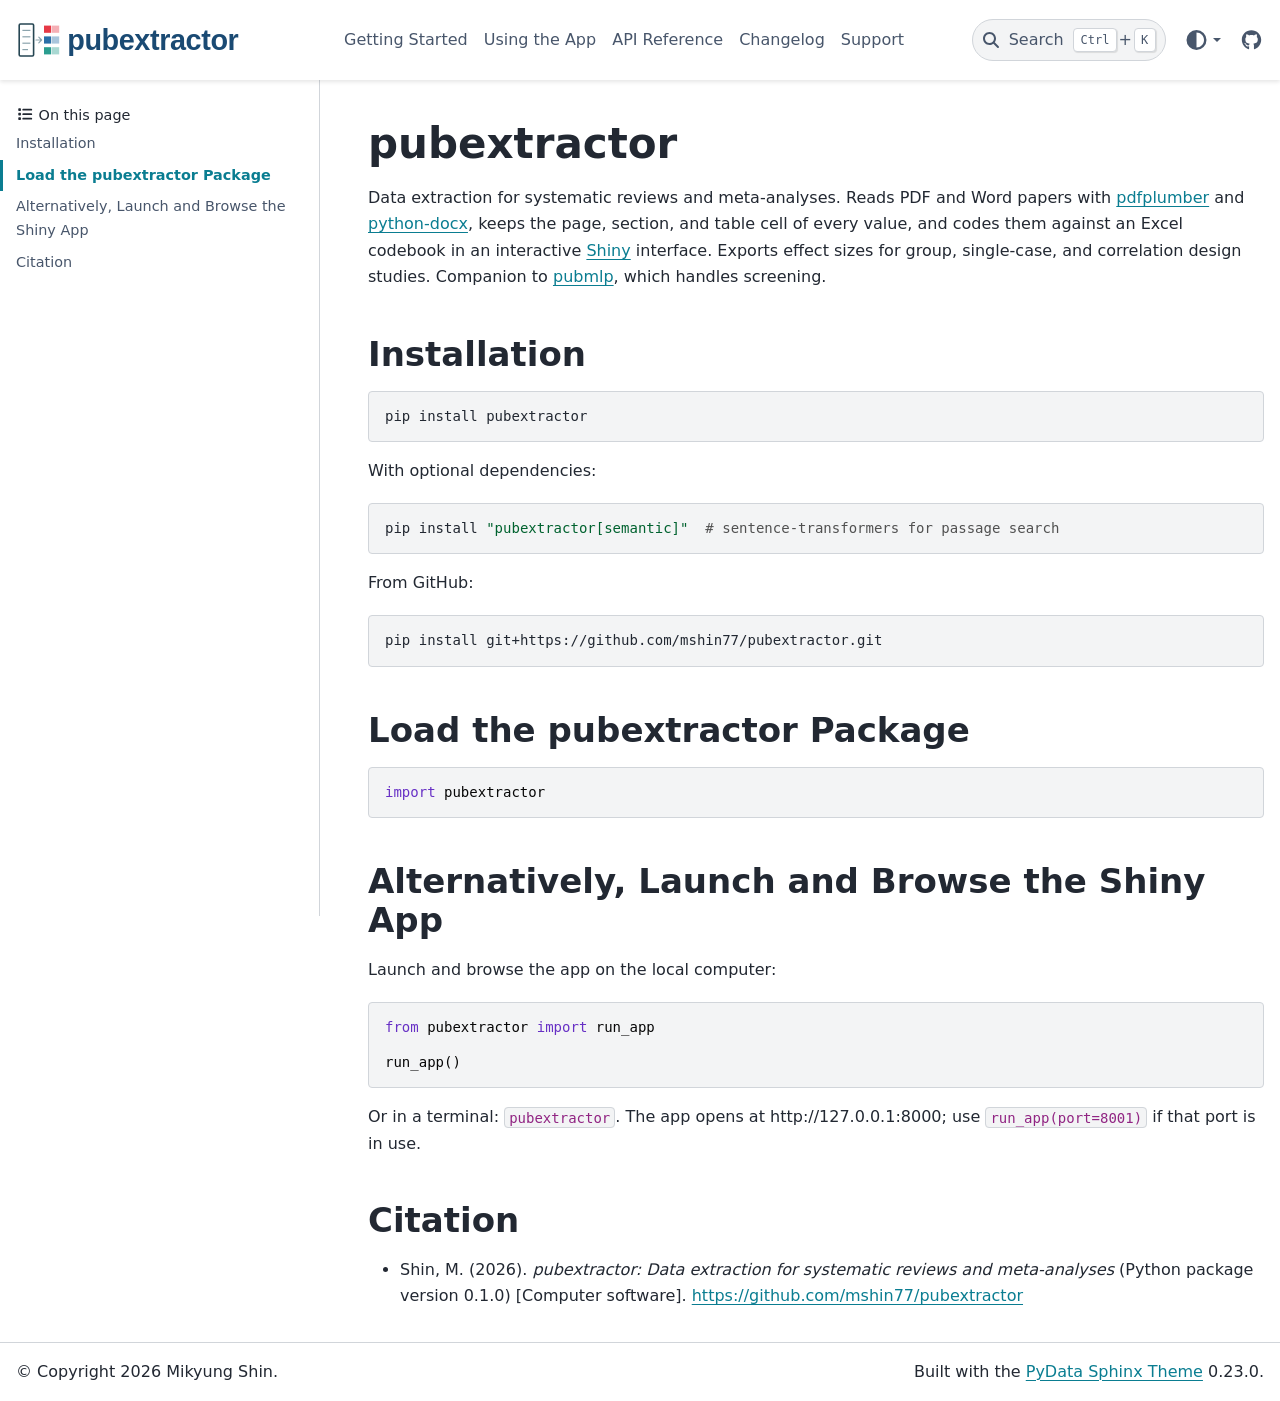
==== docs/index.html @ 02672075 "init commit" ====
<!DOCTYPE html>


<html lang="en" data-content_root="./" >

  <head>
    <meta charset="utf-8" />
    <meta name="viewport" content="width=device-width, initial-scale=1.0" /><meta name="viewport" content="width=device-width, initial-scale=1" />

    <title>pubextractor &#8212; pubextractor  documentation</title>
  
  
  
  <script data-cfasync="false">
    document.documentElement.dataset.mode = localStorage.getItem("mode") || "";
    document.documentElement.dataset.theme = localStorage.getItem("theme") || "";
  </script>
  <!--
    this give us a css class that will be invisible only if js is disabled
  -->
  <noscript>
    <style>
      .pst-js-only { display: none !important; }

    </style>
  </noscript>
  
  <!-- Loaded before other Sphinx assets -->
  <link href="_static/styles/theme.css?digest=18bd87630a240e9c25be" rel="stylesheet" />
<link href="_static/styles/pydata-sphinx-theme.css?digest=18bd87630a240e9c25be" rel="stylesheet" />

    <link rel="stylesheet" type="text/css" href="_static/pygments.css?v=8f2a1f02" />
    <link rel="stylesheet" type="text/css" href="_static/custom.css?v=bf69dc6d" />
  
  <!-- So that users can add custom icons -->
  <script defer src="_static/scripts/fontawesome.js?digest=18bd87630a240e9c25be"></script>
  <!-- Pre-loaded scripts that we'll load fully later -->
  <link rel="preload" as="script" href="_static/scripts/bootstrap.js?digest=18bd87630a240e9c25be" />
<link rel="preload" as="script" href="_static/scripts/pydata-sphinx-theme.js?digest=18bd87630a240e9c25be" />

    <script src="_static/documentation_options.js?v=7f41d439"></script>
    <script src="_static/doctools.js?v=fd6eb6e6"></script>
    <script src="_static/sphinx_highlight.js?v=6ffebe34"></script>
    <script>DOCUMENTATION_OPTIONS.pagename = 'index';</script>
    <script>DOCUMENTATION_OPTIONS.search_as_you_type = false;</script>
    <link rel="index" title="Index" href="genindex.html" />
    <link rel="search" title="Search" href="search.html" />
    <link rel="next" title="Getting Started" href="getting-started.html" />
  <meta name="viewport" content="width=device-width, initial-scale=1"/>
  <meta name="color-scheme" content="light dark"/>
  <meta name="docsearch:language" content="en"/>
  <meta name="docsearch:version" content="" />
  
    
    <script src="_static/searchtools.js"></script>
    <script src="_static/language_data.js"></script>
    <script src="searchindex.js"></script>
  
  </head>
  <body data-default-mode="">
  
  
  <div id="pst-skip-link" class="skip-link d-print-none"><a href="#main-content">Skip to main content</a></div>

  
  <div id="pst-scroll-pixel-helper"></div>
  
  <button type="button" class="btn rounded-pill" id="pst-back-to-top">
    <i class="fa-solid fa-arrow-up"></i>Back to top</button>
  
  
  
  
  <dialog id="pst-search-dialog">
    
<form class="bd-search d-flex align-items-center"
      action="search.html"
      method="get">
  <i class="fa-solid fa-magnifying-glass"></i>
  <input type="search"
         class="form-control"
         name="q"
         placeholder="Search the docs ..."
         aria-label="Search the docs ..."
         autocomplete="off"
         autocorrect="off"
         autocapitalize="off"
         spellcheck="false"/>
  <span class="search-button__kbd-shortcut"><kbd class="kbd-shortcut__modifier">Ctrl</kbd>+<kbd>K</kbd></span>
</form>
  </dialog>

  <div class="pst-async-banner-revealer d-none">
  <aside id="bd-header-version-warning" class="d-none d-print-none" aria-label="Version warning"></aside>
</div>

  
    <header id="pst-header" class="bd-header navbar navbar-expand-lg bd-navbar d-print-none">
<div class="bd-header__inner bd-page-width">
  <button type="button" class="pst-navbar-icon sidebar-toggle primary-toggle" aria-label="Site navigation">
    <span class="fa-solid fa-bars"></span>
  </button>
  
  
  <div class="col-lg-3 navbar-header-items__start">
    
      <div class="navbar-item">

  
    
  

<a class="navbar-brand logo" href="#">
  
  
  
  
  
    
    
      
    
    
    <img src="_static/logo.svg" class="logo__image only-light" alt="pubextractor  documentation - Home"/>
    <img src="_static/logo.svg" class="logo__image only-dark pst-js-only" alt="pubextractor  documentation - Home"/>
  
  
</a></div>
    
  </div>
  
  <div class="col-lg-9 navbar-header-items">
    
    <div class="me-auto navbar-header-items__center">
      
        <div class="navbar-item">
<nav>
  <ul class="bd-navbar-elements navbar-nav">
    
<li class="nav-item ">
  <a class="nav-link nav-internal" href="getting-started.html">
    Getting Started
  </a>
</li>


<li class="nav-item ">
  <a class="nav-link nav-internal" href="vignettes/using-the-app.html">
    Using the App
  </a>
</li>


<li class="nav-item ">
  <a class="nav-link nav-internal" href="api.html">
    API Reference
  </a>
</li>


<li class="nav-item ">
  <a class="nav-link nav-internal" href="changelog.html">
    Changelog
  </a>
</li>


<li class="nav-item ">
  <a class="nav-link nav-internal" href="support.html">
    Support
  </a>
</li>

  </ul>
</nav></div>
      
    </div>
    
    
    <div class="navbar-header-items__end">
      
        <div class="navbar-item navbar-persistent--container">
          

<button type="button" class="btn search-button-field search-button__button pst-js-only" title="Search" aria-label="Search" data-bs-placement="bottom" data-bs-toggle="tooltip">
 <i class="fa-solid fa-magnifying-glass"></i>
 <span class="search-button__default-text">Search</span>
 <span class="search-button__kbd-shortcut"><kbd class="kbd-shortcut__modifier">Ctrl</kbd>+<kbd class="kbd-shortcut__modifier">K</kbd></span>
</button>
        </div>
      
      
        <div class="navbar-item">

<div class="theme-switch-container dropdown pst-js-only" data-bs-toggle="tooltip" data-bs-placement="bottom" title="Color mode">
  <button type="button" class="btn btn-sm nav-link pst-navbar-icon theme-switch-button dropdown-toggle" aria-label="Color mode" data-bs-toggle="dropdown">
    <i class="theme-switch fa-solid fa-sun fa-lg fa-fw" data-mode="light" title="Light"></i>
    <i class="theme-switch fa-solid fa-moon fa-lg fa-fw" data-mode="dark" title="Dark"></i>
    <i class="theme-switch fa-solid fa-circle-half-stroke fa-lg fa-fw" data-mode="auto" title="System Settings"></i>
  </button>
  <ul class="dropdown-menu dropdown-menu-end">
    <li><button type="button" class="dropdown-item d-flex align-items-center theme-change-button" data-mode="auto"><i class="fa-solid fa-circle-half-stroke fa-lg fa-fw me-1"></i>System Settings</button></li>
    <li><button type="button" class="dropdown-item d-flex align-items-center theme-change-button" data-mode="light"><i class="fa-solid fa-sun fa-lg fa-fw me-1"></i>Light</button></li>
    <li><button type="button" class="dropdown-item d-flex align-items-center theme-change-button" data-mode="dark"><i class="fa-solid fa-moon fa-lg fa-fw me-1"></i>Dark</button></li>
  </ul>
</div></div>
      
        <div class="navbar-item"><ul class="navbar-icon-links"
    aria-label="Icon Links">
        <li class="nav-item">
          
          
          
          
          
          
          
          
          <a href="https://github.com/mshin77/pubextractor" title="GitHub" class="nav-link pst-navbar-icon" rel="noopener" target="_blank" data-bs-toggle="tooltip" data-bs-placement="bottom"><i class="fa-brands fa-github fa-lg" aria-hidden="true"></i><span class="visually-hidden">GitHub</span></a>
        </li>
</ul></div>
      
    </div>
    
  </div>
  
  
    <div class="navbar-persistent--mobile">

<button type="button" class="btn search-button-field search-button__button pst-js-only" title="Search" aria-label="Search" data-bs-placement="bottom" data-bs-toggle="tooltip">
 <i class="fa-solid fa-magnifying-glass"></i>
 <span class="search-button__default-text">Search</span>
 <span class="search-button__kbd-shortcut"><kbd class="kbd-shortcut__modifier">Ctrl</kbd>+<kbd class="kbd-shortcut__modifier">K</kbd></span>
</button>
    </div>
  

  
</div>

    </header>
  

  <div class="bd-container">
    <div class="bd-container__inner bd-page-width">
      
      
      
        
      
      <dialog id="pst-primary-sidebar-modal"></dialog>
      <div id="pst-primary-sidebar" class="bd-sidebar-primary bd-sidebar">
        

  
  <div class="sidebar-header-items sidebar-primary__section">
    
    
      <div class="sidebar-header-items__center">
        
          
          
            <div class="navbar-item">
<nav>
  <ul class="bd-navbar-elements navbar-nav">
    
<li class="nav-item ">
  <a class="nav-link nav-internal" href="getting-started.html">
    Getting Started
  </a>
</li>


<li class="nav-item ">
  <a class="nav-link nav-internal" href="vignettes/using-the-app.html">
    Using the App
  </a>
</li>


<li class="nav-item ">
  <a class="nav-link nav-internal" href="api.html">
    API Reference
  </a>
</li>


<li class="nav-item ">
  <a class="nav-link nav-internal" href="changelog.html">
    Changelog
  </a>
</li>


<li class="nav-item ">
  <a class="nav-link nav-internal" href="support.html">
    Support
  </a>
</li>

  </ul>
</nav></div>
          
        
      </div>
    
    
    
      <div class="sidebar-header-items__end">
        
          <div class="navbar-item">

<div class="theme-switch-container dropdown pst-js-only" data-bs-toggle="tooltip" data-bs-placement="bottom" title="Color mode">
  <button type="button" class="btn btn-sm nav-link pst-navbar-icon theme-switch-button dropdown-toggle" aria-label="Color mode" data-bs-toggle="dropdown">
    <i class="theme-switch fa-solid fa-sun fa-lg fa-fw" data-mode="light" title="Light"></i>
    <i class="theme-switch fa-solid fa-moon fa-lg fa-fw" data-mode="dark" title="Dark"></i>
    <i class="theme-switch fa-solid fa-circle-half-stroke fa-lg fa-fw" data-mode="auto" title="System Settings"></i>
  </button>
  <ul class="dropdown-menu dropdown-menu-end">
    <li><button type="button" class="dropdown-item d-flex align-items-center theme-change-button" data-mode="auto"><i class="fa-solid fa-circle-half-stroke fa-lg fa-fw me-1"></i>System Settings</button></li>
    <li><button type="button" class="dropdown-item d-flex align-items-center theme-change-button" data-mode="light"><i class="fa-solid fa-sun fa-lg fa-fw me-1"></i>Light</button></li>
    <li><button type="button" class="dropdown-item d-flex align-items-center theme-change-button" data-mode="dark"><i class="fa-solid fa-moon fa-lg fa-fw me-1"></i>Dark</button></li>
  </ul>
</div></div>
        
          <div class="navbar-item"><ul class="navbar-icon-links"
    aria-label="Icon Links">
        <li class="nav-item">
          
          
          
          
          
          
          
          
          <a href="https://github.com/mshin77/pubextractor" title="GitHub" class="nav-link pst-navbar-icon" rel="noopener" target="_blank" data-bs-toggle="tooltip" data-bs-placement="bottom"><i class="fa-brands fa-github fa-lg" aria-hidden="true"></i><span class="visually-hidden">GitHub</span></a>
        </li>
</ul></div>
        
      </div>
    
  </div>
  
    <div class="sidebar-primary-items__start sidebar-primary__section">
        <div class="sidebar-primary-item">
<div
    id="pst-page-navigation-heading-2"
    class="page-toc tocsection onthispage">
    <i class="fa-solid fa-list"></i> On this page
  </div>
  <nav id="pst-page-toc-nav" class="page-toc" aria-labelledby="pst-page-navigation-heading-2">
    <ul class="pst-show_toc_level nav section-nav flex-column">
<li class="toc-h2 nav-item toc-entry"><a class="reference internal nav-link" href="#installation">Installation</a></li>
<li class="toc-h2 nav-item toc-entry"><a class="reference internal nav-link" href="#load-the-pubextractor-package">Load the pubextractor Package</a></li>
<li class="toc-h2 nav-item toc-entry"><a class="reference internal nav-link" href="#alternatively-launch-and-browse-the-shiny-app">Alternatively, Launch and Browse the Shiny App</a></li>
<li class="toc-h2 nav-item toc-entry"><a class="reference internal nav-link" href="#citation">Citation</a></li>
</ul>
  </nav></div>
    </div>
  
  
  <div class="sidebar-primary-items__end sidebar-primary__section">
      <div class="sidebar-primary-item">
<div id="ethical-ad-placement"
      class="flat"
      data-ea-publisher="readthedocs"
      data-ea-type="readthedocs-sidebar"
      data-ea-manual="true">
</div></div>
  </div>


      </div>
      
      <main id="main-content" class="bd-main" role="main">
        
        
          <div class="bd-content">
            <div class="bd-article-container">
              
              <div class="bd-header-article d-print-none"></div>
              
              
              
                
<div id="searchbox"></div>
                <article class="bd-article">
                  
  <section id="pubextractor">
<h1>pubextractor<a class="headerlink" href="#pubextractor" title="Link to this heading">#</a></h1>
<p>Data extraction for systematic reviews and meta-analyses. Reads PDF and Word papers with <a class="reference external" href="https://github.com/jsvine/pdfplumber">pdfplumber</a> and <a class="reference external" href="https://python-docx.readthedocs.io/">python-docx</a>, keeps the page, section, and table cell of every value, and codes them against an Excel codebook in an interactive <a class="reference external" href="https://shiny.posit.co/py/">Shiny</a> interface. Exports effect sizes for group, single-case, and correlation design studies. Companion to <a class="reference external" href="https://github.com/mshin77/pubmlp">pubmlp</a>, which handles screening.</p>
<section id="installation">
<h2>Installation<a class="headerlink" href="#installation" title="Link to this heading">#</a></h2>
<div class="highlight-bash notranslate"><div class="highlight"><pre><span></span>pip<span class="w"> </span>install<span class="w"> </span>pubextractor
</pre></div>
</div>
<p>With optional dependencies:</p>
<div class="highlight-bash notranslate"><div class="highlight"><pre><span></span>pip<span class="w"> </span>install<span class="w"> </span><span class="s2">&quot;pubextractor[semantic]&quot;</span><span class="w">  </span><span class="c1"># sentence-transformers for passage search</span>
</pre></div>
</div>
<p>From GitHub:</p>
<div class="highlight-bash notranslate"><div class="highlight"><pre><span></span>pip<span class="w"> </span>install<span class="w"> </span>git+https://github.com/mshin77/pubextractor.git
</pre></div>
</div>
</section>
<section id="load-the-pubextractor-package">
<h2>Load the pubextractor Package<a class="headerlink" href="#load-the-pubextractor-package" title="Link to this heading">#</a></h2>
<div class="highlight-python notranslate"><div class="highlight"><pre><span></span><span class="kn">import</span><span class="w"> </span><span class="nn">pubextractor</span>
</pre></div>
</div>
</section>
<section id="alternatively-launch-and-browse-the-shiny-app">
<h2>Alternatively, Launch and Browse the Shiny App<a class="headerlink" href="#alternatively-launch-and-browse-the-shiny-app" title="Link to this heading">#</a></h2>
<p>Launch and browse the app on the local computer:</p>
<div class="highlight-python notranslate"><div class="highlight"><pre><span></span><span class="kn">from</span><span class="w"> </span><span class="nn">pubextractor</span><span class="w"> </span><span class="kn">import</span> <span class="n">run_app</span>

<span class="n">run_app</span><span class="p">()</span>
</pre></div>
</div>
<p>Or in a terminal: <code class="docutils literal notranslate"><span class="pre">pubextractor</span></code>. The app opens at http://127.0.0.1:8000; use <code class="docutils literal notranslate"><span class="pre">run_app(port=8001)</span></code> if that port is in use.</p>
</section>
<section id="citation">
<h2>Citation<a class="headerlink" href="#citation" title="Link to this heading">#</a></h2>
<ul class="simple">
<li><p>Shin, M. (2026). <em>pubextractor: Data extraction for systematic reviews and meta-analyses</em> (Python package version 0.1.0) [Computer software]. <a href="https://github.com/mshin77/pubextractor">https://github.com/mshin77/pubextractor</a></p></li>
</ul>
<div class="toctree-wrapper compound">
</div>
</section>
</section>


                </article>
              
              
              
              
              
            </div>
            
            
              
            
          </div>
          <footer class="bd-footer-content">
            
          </footer>
        
      </main>
    </div>
  </div>
  
  <!-- Scripts loaded after <body> so the DOM is not blocked -->
  <script defer src="_static/scripts/bootstrap.js?digest=18bd87630a240e9c25be"></script>
<script defer src="_static/scripts/pydata-sphinx-theme.js?digest=18bd87630a240e9c25be"></script>

  <footer class="bd-footer">
<div class="bd-footer__inner bd-page-width">
  
    <div class="footer-items__start">
      
        <div class="footer-item">

  <p class="copyright">
    
      © Copyright 2026 Mikyung Shin.
      <br/>
    
  </p>
</div>
      
    </div>
  
  
  
    <div class="footer-items__end">
      
        <div class="footer-item">
<p class="theme-version">
  <!-- # L10n: Setting the PST URL as an argument as this does not need to be localized -->
  Built with the <a href="https://pydata-sphinx-theme.readthedocs.io/en/stable/index.html">PyData Sphinx Theme</a> 0.23.0.
</p></div>
      
    </div>
  
</div>

  </footer>
  </body>
</html>
---- docs/_static/styles/theme.css ----
/* Provided by Sphinx's 'basic' theme, and included in the final set of assets */
@import "../basic.css";
---- docs/_static/pygments.css ----
html[data-theme="light"] .highlight pre { line-height: 125%; }
html[data-theme="light"] .highlight td.linenos .normal { color: inherit; background-color: transparent; padding-left: 5px; padding-right: 5px; }
html[data-theme="light"] .highlight span.linenos { color: inherit; background-color: transparent; padding-left: 5px; padding-right: 5px; }
html[data-theme="light"] .highlight td.linenos .special { color: #000000; background-color: #ffffc0; padding-left: 5px; padding-right: 5px; }
html[data-theme="light"] .highlight span.linenos.special { color: #000000; background-color: #ffffc0; padding-left: 5px; padding-right: 5px; }
html[data-theme="light"] .highlight .hll { background-color: #fae4c2 }
html[data-theme="light"] .highlight { background: #fefefe; color: #080808 }
html[data-theme="light"] .highlight .c { color: #515151 } /* Comment */
html[data-theme="light"] .highlight .err { color: #A12236 } /* Error */
html[data-theme="light"] .highlight .k { color: #6730C5 } /* Keyword */
html[data-theme="light"] .highlight .l { color: #7F4707 } /* Literal */
html[data-theme="light"] .highlight .n { color: #080808 } /* Name */
html[data-theme="light"] .highlight .o { color: #00622F } /* Operator */
html[data-theme="light"] .highlight .p { color: #080808 } /* Punctuation */
html[data-theme="light"] .highlight .ch { color: #515151 } /* Comment.Hashbang */
html[data-theme="light"] .highlight .cm { color: #515151 } /* Comment.Multiline */
html[data-theme="light"] .highlight .cp { color: #515151 } /* Comment.Preproc */
html[data-theme="light"] .highlight .cpf { color: #515151 } /* Comment.PreprocFile */
html[data-theme="light"] .highlight .c1 { color: #515151 } /* Comment.Single */
html[data-theme="light"] .highlight .cs { color: #515151 } /* Comment.Special */
html[data-theme="light"] .highlight .gd { color: #005B82 } /* Generic.Deleted */
html[data-theme="light"] .highlight .ge { font-style: italic } /* Generic.Emph */
html[data-theme="light"] .highlight .gh { color: #005B82 } /* Generic.Heading */
html[data-theme="light"] .highlight .gs { font-weight: bold } /* Generic.Strong */
html[data-theme="light"] .highlight .gu { color: #005B82 } /* Generic.Subheading */
html[data-theme="light"] .highlight .kc { color: #6730C5 } /* Keyword.Constant */
html[data-theme="light"] .highlight .kd { color: #6730C5 } /* Keyword.Declaration */
html[data-theme="light"] .highlight .kn { color: #6730C5 } /* Keyword.Namespace */
html[data-theme="light"] .highlight .kp { color: #6730C5 } /* Keyword.Pseudo */
html[data-theme="light"] .highlight .kr { color: #6730C5 } /* Keyword.Reserved */
html[data-theme="light"] .highlight .kt { color: #7F4707 } /* Keyword.Type */
html[data-theme="light"] .highlight .ld { color: #7F4707 } /* Literal.Date */
html[data-theme="light"] .highlight .m { color: #7F4707 } /* Literal.Number */
html[data-theme="light"] .highlight .s { color: #00622F } /* Literal.String */
html[data-theme="light"] .highlight .na { color: #912583 } /* Name.Attribute */
html[data-theme="light"] .highlight .nb { color: #7F4707 } /* Name.Builtin */
html[data-theme="light"] .highlight .nc { color: #005B82 } /* Name.Class */
html[data-theme="light"] .highlight .no { color: #005B82 } /* Name.Constant */
html[data-theme="light"] .highlight .nd { color: #7F4707 } /* Name.Decorator */
html[data-theme="light"] .highlight .ni { color: #00622F } /* Name.Entity */
html[data-theme="light"] .highlight .ne { color: #6730C5 } /* Name.Exception */
html[data-theme="light"] .highlight .nf { color: #005B82 } /* Name.Function */
html[data-theme="light"] .highlight .nl { color: #7F4707 } /* Name.Label */
html[data-theme="light"] .highlight .nn { color: #080808 } /* Name.Namespace */
html[data-theme="light"] .highlight .nx { color: #080808 } /* Name.Other */
html[data-theme="light"] .highlight .py { color: #005B82 } /* Name.Property */
html[data-theme="light"] .highlight .nt { color: #005B82 } /* Name.Tag */
html[data-theme="light"] .highlight .nv { color: #A12236 } /* Name.Variable */
html[data-theme="light"] .highlight .ow { color: #6730C5 } /* Operator.Word */
html[data-theme="light"] .highlight .pm { color: #080808 } /* Punctuation.Marker */
html[data-theme="light"] .highlight .w { color: #080808 } /* Text.Whitespace */
html[data-theme="light"] .highlight .mb { color: #7F4707 } /* Literal.Number.Bin */
html[data-theme="light"] .highlight .mf { color: #7F4707 } /* Literal.Number.Float */
html[data-theme="light"] .highlight .mh { color: #7F4707 } /* Literal.Number.Hex */
html[data-theme="light"] .highlight .mi { color: #7F4707 } /* Literal.Number.Integer */
html[data-theme="light"] .highlight .mo { color: #7F4707 } /* Literal.Number.Oct */
html[data-theme="light"] .highlight .sa { color: #00622F } /* Literal.String.Affix */
html[data-theme="light"] .highlight .sb { color: #00622F } /* Literal.String.Backtick */
html[data-theme="light"] .highlight .sc { color: #00622F } /* Literal.String.Char */
html[data-theme="light"] .highlight .dl { color: #00622F } /* Literal.String.Delimiter */
html[data-theme="light"] .highlight .sd { color: #00622F } /* Literal.String.Doc */
html[data-theme="light"] .highlight .s2 { color: #00622F } /* Literal.String.Double */
html[data-theme="light"] .highlight .se { color: #00622F } /* Literal.String.Escape */
html[data-theme="light"] .highlight .sh { color: #00622F } /* Literal.String.Heredoc */
html[data-theme="light"] .highlight .si { color: #00622F } /* Literal.String.Interpol */
html[data-theme="light"] .highlight .sx { color: #00622F } /* Literal.String.Other */
html[data-theme="light"] .highlight .sr { color: #A12236 } /* Literal.String.Regex */
html[data-theme="light"] .highlight .s1 { color: #00622F } /* Literal.String.Single */
html[data-theme="light"] .highlight .ss { color: #005B82 } /* Literal.String.Symbol */
html[data-theme="light"] .highlight .bp { color: #7F4707 } /* Name.Builtin.Pseudo */
html[data-theme="light"] .highlight .fm { color: #005B82 } /* Name.Function.Magic */
html[data-theme="light"] .highlight .vc { color: #A12236 } /* Name.Variable.Class */
html[data-theme="light"] .highlight .vg { color: #A12236 } /* Name.Variable.Global */
html[data-theme="light"] .highlight .vi { color: #A12236 } /* Name.Variable.Instance */
html[data-theme="light"] .highlight .vm { color: #7F4707 } /* Name.Variable.Magic */
html[data-theme="light"] .highlight .il { color: #7F4707 } /* Literal.Number.Integer.Long */
html[data-theme="dark"] .highlight pre { line-height: 125%; }
html[data-theme="dark"] .highlight td.linenos .normal { color: inherit; background-color: transparent; padding-left: 5px; padding-right: 5px; }
html[data-theme="dark"] .highlight span.linenos { color: inherit; background-color: transparent; padding-left: 5px; padding-right: 5px; }
html[data-theme="dark"] .highlight td.linenos .special { color: #000000; background-color: #ffffc0; padding-left: 5px; padding-right: 5px; }
html[data-theme="dark"] .highlight span.linenos.special { color: #000000; background-color: #ffffc0; padding-left: 5px; padding-right: 5px; }
html[data-theme="dark"] .highlight .hll { background-color: #ffd9002e }
html[data-theme="dark"] .highlight { background: #2b2b2b; color: #F8F8F2 }
html[data-theme="dark"] .highlight .c { color: #FFD900 } /* Comment */
html[data-theme="dark"] .highlight .err { color: #FFA07A } /* Error */
html[data-theme="dark"] .highlight .k { color: #DCC6E0 } /* Keyword */
html[data-theme="dark"] .highlight .l { color: #FFD900 } /* Literal */
html[data-theme="dark"] .highlight .n { color: #F8F8F2 } /* Name */
html[data-theme="dark"] .highlight .o { color: #ABE338 } /* Operator */
html[data-theme="dark"] .highlight .p { color: #F8F8F2 } /* Punctuation */
html[data-theme="dark"] .highlight .ch { color: #FFD900 } /* Comment.Hashbang */
html[data-theme="dark"] .highlight .cm { color: #FFD900 } /* Comment.Multiline */
html[data-theme="dark"] .highlight .cp { color: #FFD900 } /* Comment.Preproc */
html[data-theme="dark"] .highlight .cpf { color: #FFD900 } /* Comment.PreprocFile */
html[data-theme="dark"] .highlight .c1 { color: #FFD900 } /* Comment.Single */
html[data-theme="dark"] .highlight .cs { color: #FFD900 } /* Comment.Special */
html[data-theme="dark"] .highlight .gd { color: #00E0E0 } /* Generic.Deleted */
html[data-theme="dark"] .highlight .ge { font-style: italic } /* Generic.Emph */
html[data-theme="dark"] .highlight .gh { color: #00E0E0 } /* Generic.Heading */
html[data-theme="dark"] .highlight .gs { font-weight: bold } /* Generic.Strong */
html[data-theme="dark"] .highlight .gu { color: #00E0E0 } /* Generic.Subheading */
html[data-theme="dark"] .highlight .kc { color: #DCC6E0 } /* Keyword.Constant */
html[data-theme="dark"] .highlight .kd { color: #DCC6E0 } /* Keyword.Declaration */
html[data-theme="dark"] .highlight .kn { color: #DCC6E0 } /* Keyword.Namespace */
html[data-theme="dark"] .highlight .kp { color: #DCC6E0 } /* Keyword.Pseudo */
html[data-theme="dark"] .highlight .kr { color: #DCC6E0 } /* Keyword.Reserved */
html[data-theme="dark"] .highlight .kt { color: #FFD900 } /* Keyword.Type */
html[data-theme="dark"] .highlight .ld { color: #FFD900 } /* Literal.Date */
html[data-theme="dark"] .highlight .m { color: #FFD900 } /* Literal.Number */
html[data-theme="dark"] .highlight .s { color: #ABE338 } /* Literal.String */
html[data-theme="dark"] .highlight .na { color: #FFD900 } /* Name.Attribute */
html[data-theme="dark"] .highlight .nb { color: #FFD900 } /* Name.Builtin */
html[data-theme="dark"] .highlight .nc { color: #00E0E0 } /* Name.Class */
html[data-theme="dark"] .highlight .no { color: #00E0E0 } /* Name.Constant */
html[data-theme="dark"] .highlight .nd { color: #FFD900 } /* Name.Decorator */
html[data-theme="dark"] .highlight .ni { color: #ABE338 } /* Name.Entity */
html[data-theme="dark"] .highlight .ne { color: #DCC6E0 } /* Name.Exception */
html[data-theme="dark"] .highlight .nf { color: #00E0E0 } /* Name.Function */
html[data-theme="dark"] .highlight .nl { color: #FFD900 } /* Name.Label */
html[data-theme="dark"] .highlight .nn { color: #F8F8F2 } /* Name.Namespace */
html[data-theme="dark"] .highlight .nx { color: #F8F8F2 } /* Name.Other */
html[data-theme="dark"] .highlight .py { color: #00E0E0 } /* Name.Property */
html[data-theme="dark"] .highlight .nt { color: #00E0E0 } /* Name.Tag */
html[data-theme="dark"] .highlight .nv { color: #FFA07A } /* Name.Variable */
html[data-theme="dark"] .highlight .ow { color: #DCC6E0 } /* Operator.Word */
html[data-theme="dark"] .highlight .pm { color: #F8F8F2 } /* Punctuation.Marker */
html[data-theme="dark"] .highlight .w { color: #F8F8F2 } /* Text.Whitespace */
html[data-theme="dark"] .highlight .mb { color: #FFD900 } /* Literal.Number.Bin */
html[data-theme="dark"] .highlight .mf { color: #FFD900 } /* Literal.Number.Float */
html[data-theme="dark"] .highlight .mh { color: #FFD900 } /* Literal.Number.Hex */
html[data-theme="dark"] .highlight .mi { color: #FFD900 } /* Literal.Number.Integer */
html[data-theme="dark"] .highlight .mo { color: #FFD900 } /* Literal.Number.Oct */
html[data-theme="dark"] .highlight .sa { color: #ABE338 } /* Literal.String.Affix */
html[data-theme="dark"] .highlight .sb { color: #ABE338 } /* Literal.String.Backtick */
html[data-theme="dark"] .highlight .sc { color: #ABE338 } /* Literal.String.Char */
html[data-theme="dark"] .highlight .dl { color: #ABE338 } /* Literal.String.Delimiter */
html[data-theme="dark"] .highlight .sd { color: #ABE338 } /* Literal.String.Doc */
html[data-theme="dark"] .highlight .s2 { color: #ABE338 } /* Literal.String.Double */
html[data-theme="dark"] .highlight .se { color: #ABE338 } /* Literal.String.Escape */
html[data-theme="dark"] .highlight .sh { color: #ABE338 } /* Literal.String.Heredoc */
html[data-theme="dark"] .highlight .si { color: #ABE338 } /* Literal.String.Interpol */
html[data-theme="dark"] .highlight .sx { color: #ABE338 } /* Literal.String.Other */
html[data-theme="dark"] .highlight .sr { color: #FFA07A } /* Literal.String.Regex */
html[data-theme="dark"] .highlight .s1 { color: #ABE338 } /* Literal.String.Single */
html[data-theme="dark"] .highlight .ss { color: #00E0E0 } /* Literal.String.Symbol */
html[data-theme="dark"] .highlight .bp { color: #FFD900 } /* Name.Builtin.Pseudo */
html[data-theme="dark"] .highlight .fm { color: #00E0E0 } /* Name.Function.Magic */
html[data-theme="dark"] .highlight .vc { color: #FFA07A } /* Name.Variable.Class */
html[data-theme="dark"] .highlight .vg { color: #FFA07A } /* Name.Variable.Global */
html[data-theme="dark"] .highlight .vi { color: #FFA07A } /* Name.Variable.Instance */
html[data-theme="dark"] .highlight .vm { color: #FFD900 } /* Name.Variable.Magic */
html[data-theme="dark"] .highlight .il { color: #FFD900 } /* Literal.Number.Integer.Long */
---- docs/_static/custom.css ----
html {
    --pst-color-link: #2A6FA8;
    --pst-color-link-hover: #1A4A73;
}
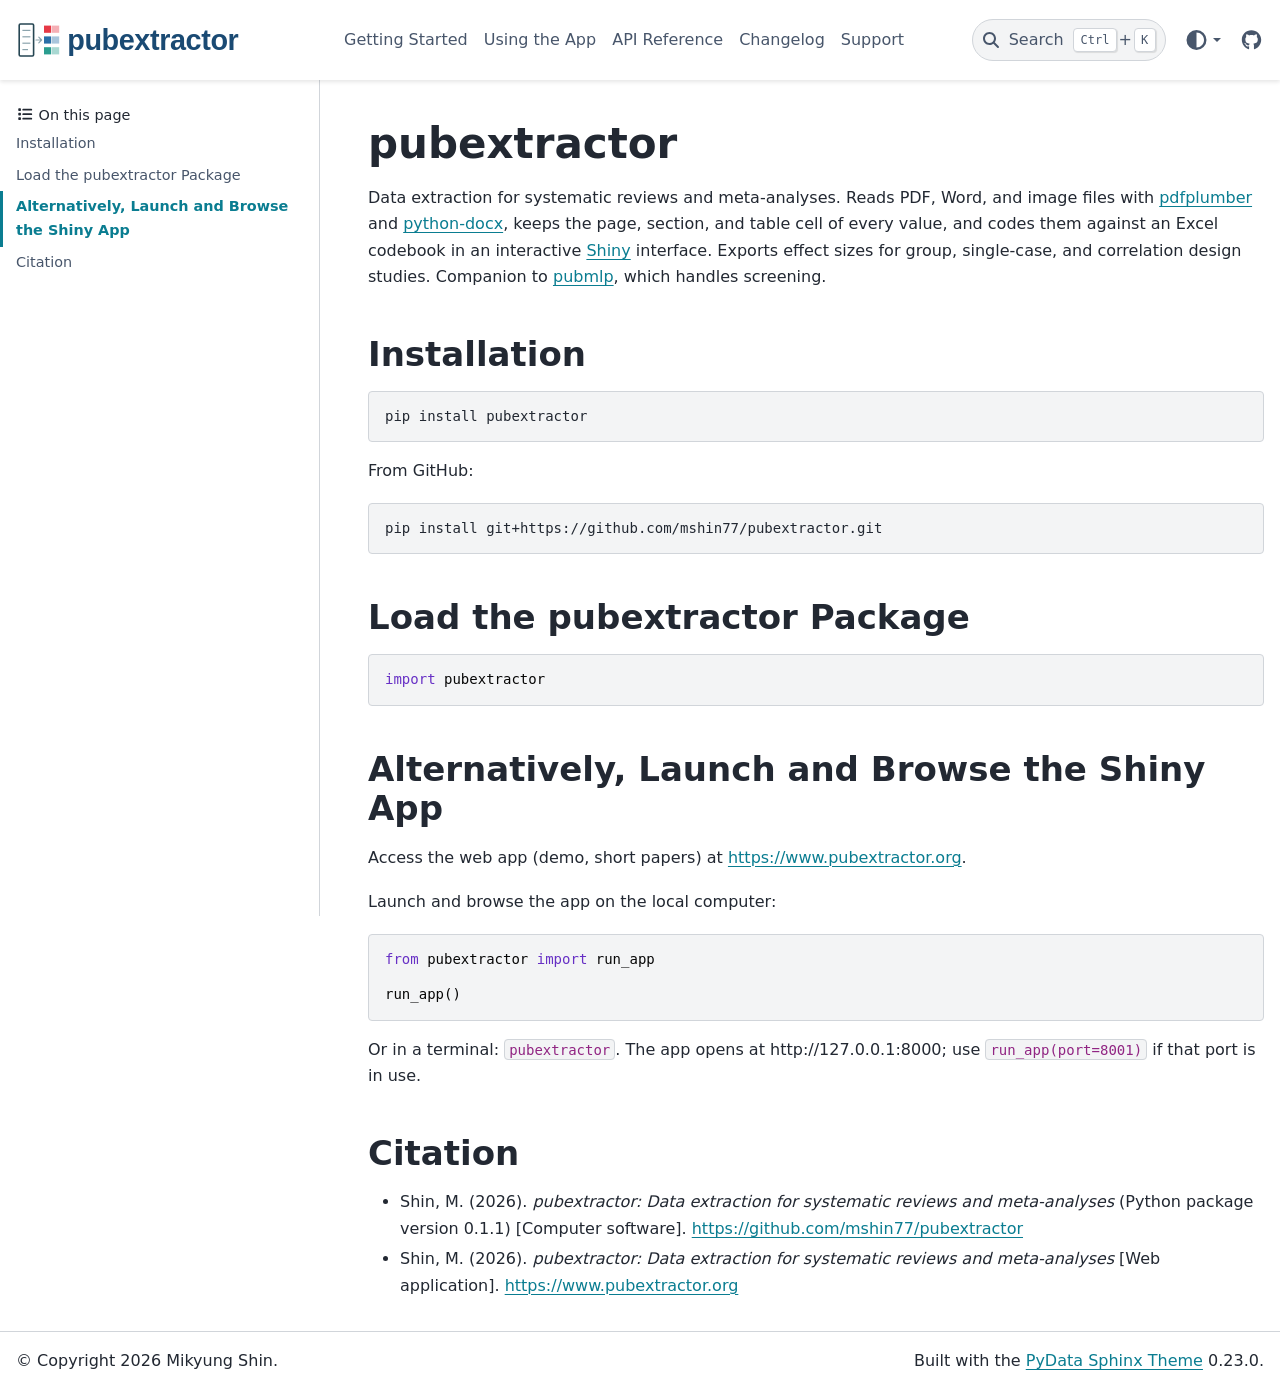
==== commit a0f6331c: "Update UI" ====
--- a/docs/index.html
+++ b/docs/index.html
@@ -389,14 +389,10 @@
                   
   <section id="pubextractor">
 <h1>pubextractor<a class="headerlink" href="#pubextractor" title="Link to this heading">#</a></h1>
-<p>Data extraction for systematic reviews and meta-analyses. Reads PDF and Word papers with <a class="reference external" href="https://github.com/jsvine/pdfplumber">pdfplumber</a> and <a class="reference external" href="https://python-docx.readthedocs.io/">python-docx</a>, keeps the page, section, and table cell of every value, and codes them against an Excel codebook in an interactive <a class="reference external" href="https://shiny.posit.co/py/">Shiny</a> interface. Exports effect sizes for group, single-case, and correlation design studies. Companion to <a class="reference external" href="https://github.com/mshin77/pubmlp">pubmlp</a>, which handles screening.</p>
+<p>Data extraction for systematic reviews and meta-analyses. Reads PDF, Word, and image files with <a class="reference external" href="https://github.com/jsvine/pdfplumber">pdfplumber</a> and <a class="reference external" href="https://python-docx.readthedocs.io/">python-docx</a>, keeps the page, section, and table cell of every value, and codes them against an Excel codebook in an interactive <a class="reference external" href="https://shiny.posit.co/py/">Shiny</a> interface. Exports effect sizes for group, single-case, and correlation design studies. Companion to <a class="reference external" href="https://github.com/mshin77/pubmlp">pubmlp</a>, which handles screening.</p>
 <section id="installation">
 <h2>Installation<a class="headerlink" href="#installation" title="Link to this heading">#</a></h2>
 <div class="highlight-bash notranslate"><div class="highlight"><pre><span></span>pip<span class="w"> </span>install<span class="w"> </span>pubextractor
-</pre></div>
-</div>
-<p>With optional dependencies:</p>
-<div class="highlight-bash notranslate"><div class="highlight"><pre><span></span>pip<span class="w"> </span>install<span class="w"> </span><span class="s2">&quot;pubextractor[semantic]&quot;</span><span class="w">  </span><span class="c1"># sentence-transformers for passage search</span>
 </pre></div>
 </div>
 <p>From GitHub:</p>
@@ -412,6 +408,7 @@
 </section>
 <section id="alternatively-launch-and-browse-the-shiny-app">
 <h2>Alternatively, Launch and Browse the Shiny App<a class="headerlink" href="#alternatively-launch-and-browse-the-shiny-app" title="Link to this heading">#</a></h2>
+<p>Access the web app (demo, short papers) at <a class="reference external" href="https://www.pubextractor.org">https://www.pubextractor.org</a>.</p>
 <p>Launch and browse the app on the local computer:</p>
 <div class="highlight-python notranslate"><div class="highlight"><pre><span></span><span class="kn">from</span><span class="w"> </span><span class="nn">pubextractor</span><span class="w"> </span><span class="kn">import</span> <span class="n">run_app</span>
 
@@ -423,7 +420,8 @@
 <section id="citation">
 <h2>Citation<a class="headerlink" href="#citation" title="Link to this heading">#</a></h2>
 <ul class="simple">
-<li><p>Shin, M. (2026). <em>pubextractor: Data extraction for systematic reviews and meta-analyses</em> (Python package version 0.1.0) [Computer software]. <a href="https://github.com/mshin77/pubextractor">https://github.com/mshin77/pubextractor</a></p></li>
+<li><p>Shin, M. (2026). <em>pubextractor: Data extraction for systematic reviews and meta-analyses</em> (Python package version 0.1.1) [Computer software]. <a href="https://github.com/mshin77/pubextractor">https://github.com/mshin77/pubextractor</a></p></li>
+<li><p>Shin, M. (2026). <em>pubextractor: Data extraction for systematic reviews and meta-analyses</em> [Web application]. <a href="https://www.pubextractor.org">https://www.pubextractor.org</a></p></li>
 </ul>
 <div class="toctree-wrapper compound">
 </div>
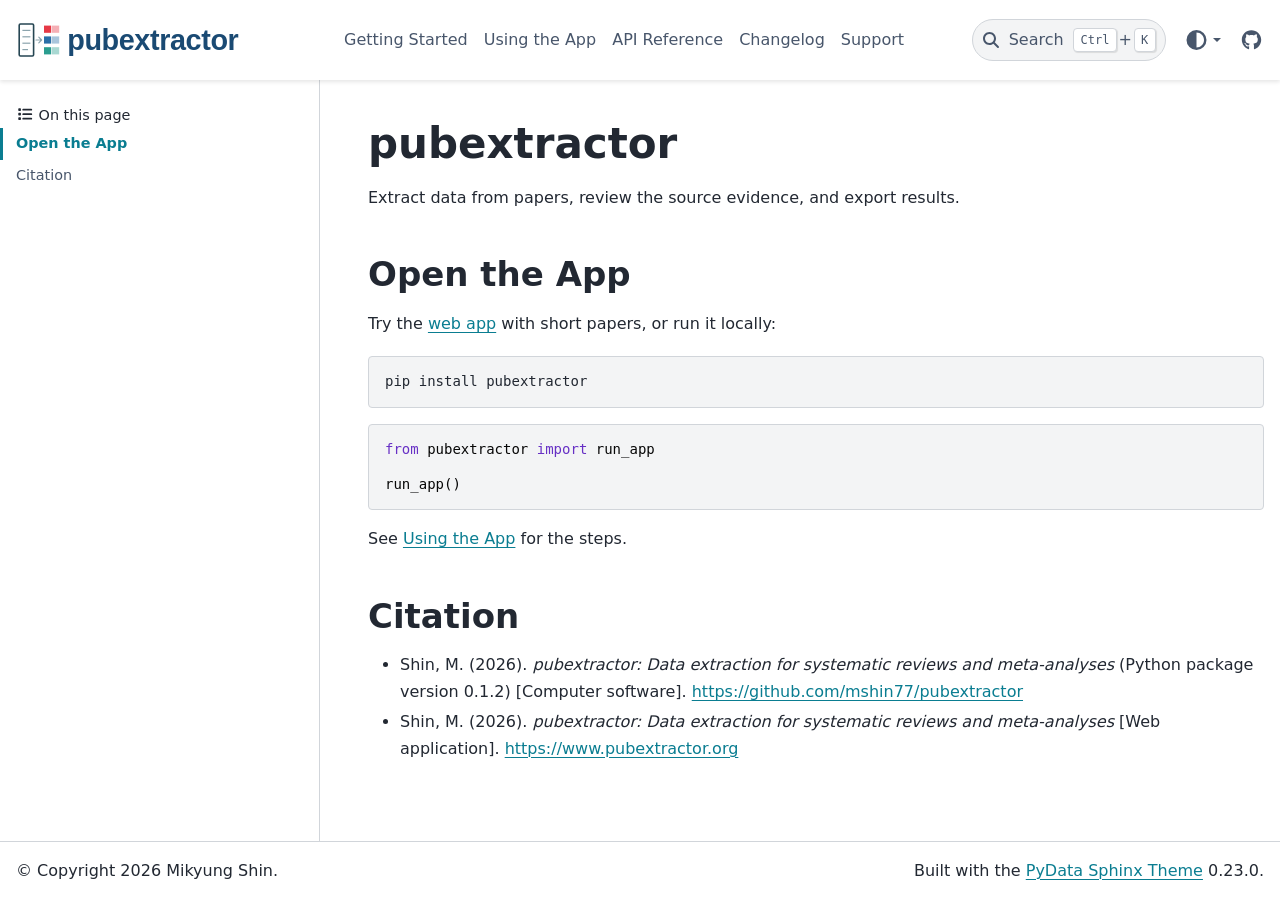
==== commit cdcdce84: "v0.1.2" ====
--- a/docs/index.html
+++ b/docs/index.html
@@ -351,9 +351,7 @@
   </div>
   <nav id="pst-page-toc-nav" class="page-toc" aria-labelledby="pst-page-navigation-heading-2">
     <ul class="pst-show_toc_level nav section-nav flex-column">
-<li class="toc-h2 nav-item toc-entry"><a class="reference internal nav-link" href="#installation">Installation</a></li>
-<li class="toc-h2 nav-item toc-entry"><a class="reference internal nav-link" href="#load-the-pubextractor-package">Load the pubextractor Package</a></li>
-<li class="toc-h2 nav-item toc-entry"><a class="reference internal nav-link" href="#alternatively-launch-and-browse-the-shiny-app">Alternatively, Launch and Browse the Shiny App</a></li>
+<li class="toc-h2 nav-item toc-entry"><a class="reference internal nav-link" href="#open-the-app">Open the App</a></li>
 <li class="toc-h2 nav-item toc-entry"><a class="reference internal nav-link" href="#citation">Citation</a></li>
 </ul>
   </nav></div>
@@ -389,38 +387,24 @@
                   
   <section id="pubextractor">
 <h1>pubextractor<a class="headerlink" href="#pubextractor" title="Link to this heading">#</a></h1>
-<p>Data extraction for systematic reviews and meta-analyses. Reads PDF, Word, and image files with <a class="reference external" href="https://github.com/jsvine/pdfplumber">pdfplumber</a> and <a class="reference external" href="https://python-docx.readthedocs.io/">python-docx</a>, keeps the page, section, and table cell of every value, and codes them against an Excel codebook in an interactive <a class="reference external" href="https://shiny.posit.co/py/">Shiny</a> interface. Exports effect sizes for group, single-case, and correlation design studies. Companion to <a class="reference external" href="https://github.com/mshin77/pubmlp">pubmlp</a>, which handles screening.</p>
-<section id="installation">
-<h2>Installation<a class="headerlink" href="#installation" title="Link to this heading">#</a></h2>
+<p>Extract data from papers, review the source evidence, and export results.</p>
+<section id="open-the-app">
+<h2>Open the App<a class="headerlink" href="#open-the-app" title="Link to this heading">#</a></h2>
+<p>Try the <a class="reference external" href="https://www.pubextractor.org">web app</a> with short papers, or run it locally:</p>
 <div class="highlight-bash notranslate"><div class="highlight"><pre><span></span>pip<span class="w"> </span>install<span class="w"> </span>pubextractor
 </pre></div>
 </div>
-<p>From GitHub:</p>
-<div class="highlight-bash notranslate"><div class="highlight"><pre><span></span>pip<span class="w"> </span>install<span class="w"> </span>git+https://github.com/mshin77/pubextractor.git
-</pre></div>
-</div>
-</section>
-<section id="load-the-pubextractor-package">
-<h2>Load the pubextractor Package<a class="headerlink" href="#load-the-pubextractor-package" title="Link to this heading">#</a></h2>
-<div class="highlight-python notranslate"><div class="highlight"><pre><span></span><span class="kn">import</span><span class="w"> </span><span class="nn">pubextractor</span>
-</pre></div>
-</div>
-</section>
-<section id="alternatively-launch-and-browse-the-shiny-app">
-<h2>Alternatively, Launch and Browse the Shiny App<a class="headerlink" href="#alternatively-launch-and-browse-the-shiny-app" title="Link to this heading">#</a></h2>
-<p>Access the web app (demo, short papers) at <a class="reference external" href="https://www.pubextractor.org">https://www.pubextractor.org</a>.</p>
-<p>Launch and browse the app on the local computer:</p>
 <div class="highlight-python notranslate"><div class="highlight"><pre><span></span><span class="kn">from</span><span class="w"> </span><span class="nn">pubextractor</span><span class="w"> </span><span class="kn">import</span> <span class="n">run_app</span>
 
 <span class="n">run_app</span><span class="p">()</span>
 </pre></div>
 </div>
-<p>Or in a terminal: <code class="docutils literal notranslate"><span class="pre">pubextractor</span></code>. The app opens at http://127.0.0.1:8000; use <code class="docutils literal notranslate"><span class="pre">run_app(port=8001)</span></code> if that port is in use.</p>
+<p>See <a class="reference internal" href="vignettes/using-the-app.html"><span class="std std-doc">Using the App</span></a> for the steps.</p>
 </section>
 <section id="citation">
 <h2>Citation<a class="headerlink" href="#citation" title="Link to this heading">#</a></h2>
 <ul class="simple">
-<li><p>Shin, M. (2026). <em>pubextractor: Data extraction for systematic reviews and meta-analyses</em> (Python package version 0.1.1) [Computer software]. <a href="https://github.com/mshin77/pubextractor">https://github.com/mshin77/pubextractor</a></p></li>
+<li><p>Shin, M. (2026). <em>pubextractor: Data extraction for systematic reviews and meta-analyses</em> (Python package version 0.1.2) [Computer software]. <a href="https://github.com/mshin77/pubextractor">https://github.com/mshin77/pubextractor</a></p></li>
 <li><p>Shin, M. (2026). <em>pubextractor: Data extraction for systematic reviews and meta-analyses</em> [Web application]. <a href="https://www.pubextractor.org">https://www.pubextractor.org</a></p></li>
 </ul>
 <div class="toctree-wrapper compound">
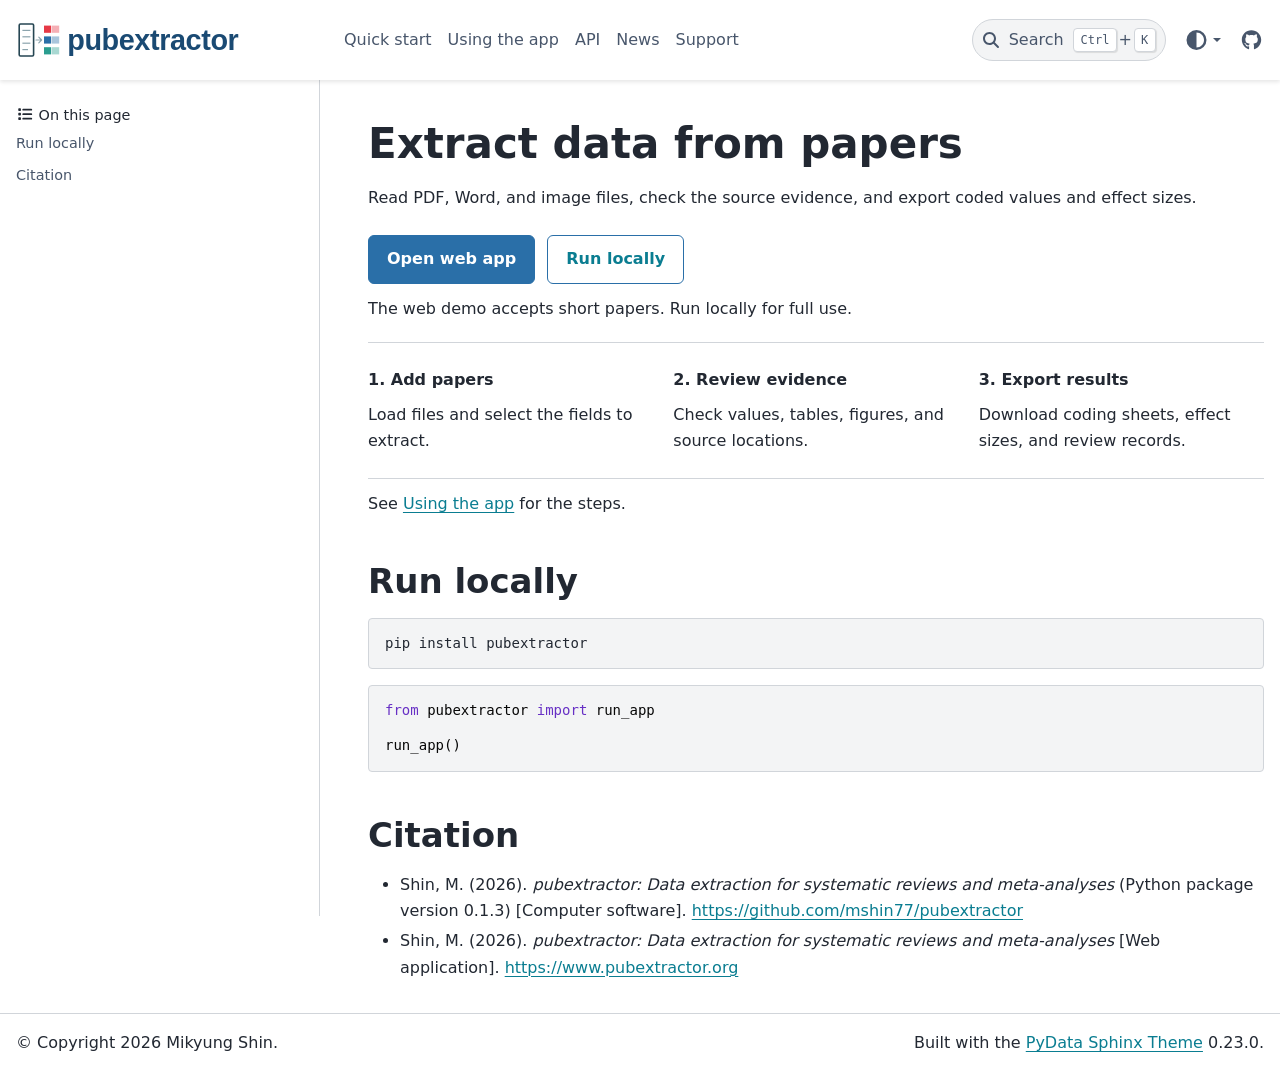
==== commit 5bfcddf2: "v0.1.3" ====
--- a/docs/index.html
+++ b/docs/index.html
@@ -7,7 +7,7 @@
     <meta charset="utf-8" />
     <meta name="viewport" content="width=device-width, initial-scale=1.0" /><meta name="viewport" content="width=device-width, initial-scale=1" />
 
-    <title>pubextractor &#8212; pubextractor  documentation</title>
+    <title>Extract data from papers &#8212; pubextractor  documentation</title>
   
   
   
@@ -30,7 +30,7 @@
 <link href="_static/styles/pydata-sphinx-theme.css?digest=18bd87630a240e9c25be" rel="stylesheet" />
 
     <link rel="stylesheet" type="text/css" href="_static/pygments.css?v=8f2a1f02" />
-    <link rel="stylesheet" type="text/css" href="_static/custom.css?v=bf69dc6d" />
+    <link rel="stylesheet" type="text/css" href="_static/custom.css?v=621a8516" />
   
   <!-- So that users can add custom icons -->
   <script defer src="_static/scripts/fontawesome.js?digest=18bd87630a240e9c25be"></script>
@@ -139,28 +139,28 @@
     
 <li class="nav-item ">
   <a class="nav-link nav-internal" href="getting-started.html">
-    Getting Started
+    Quick start
   </a>
 </li>
 
 
 <li class="nav-item ">
   <a class="nav-link nav-internal" href="vignettes/using-the-app.html">
-    Using the App
+    Using the app
   </a>
 </li>
 
 
 <li class="nav-item ">
   <a class="nav-link nav-internal" href="api.html">
-    API Reference
+    API
   </a>
 </li>
 
 
 <li class="nav-item ">
   <a class="nav-link nav-internal" href="changelog.html">
-    Changelog
+    News
   </a>
 </li>
 
@@ -266,28 +266,28 @@
     
 <li class="nav-item ">
   <a class="nav-link nav-internal" href="getting-started.html">
-    Getting Started
+    Quick start
   </a>
 </li>
 
 
 <li class="nav-item ">
   <a class="nav-link nav-internal" href="vignettes/using-the-app.html">
-    Using the App
+    Using the app
   </a>
 </li>
 
 
 <li class="nav-item ">
   <a class="nav-link nav-internal" href="api.html">
-    API Reference
+    API
   </a>
 </li>
 
 
 <li class="nav-item ">
   <a class="nav-link nav-internal" href="changelog.html">
-    Changelog
+    News
   </a>
 </li>
 
@@ -351,7 +351,7 @@
   </div>
   <nav id="pst-page-toc-nav" class="page-toc" aria-labelledby="pst-page-navigation-heading-2">
     <ul class="pst-show_toc_level nav section-nav flex-column">
-<li class="toc-h2 nav-item toc-entry"><a class="reference internal nav-link" href="#open-the-app">Open the App</a></li>
+<li class="toc-h2 nav-item toc-entry"><a class="reference internal nav-link" href="#run-locally">Run locally</a></li>
 <li class="toc-h2 nav-item toc-entry"><a class="reference internal nav-link" href="#citation">Citation</a></li>
 </ul>
   </nav></div>
@@ -385,12 +385,22 @@
 <div id="searchbox"></div>
                 <article class="bd-article">
                   
-  <section id="pubextractor">
-<h1>pubextractor<a class="headerlink" href="#pubextractor" title="Link to this heading">#</a></h1>
-<p>Extract data from papers, review the source evidence, and export results.</p>
-<section id="open-the-app">
-<h2>Open the App<a class="headerlink" href="#open-the-app" title="Link to this heading">#</a></h2>
-<p>Try the <a class="reference external" href="https://www.pubextractor.org">web app</a> with short papers, or run it locally:</p>
+  <section id="extract-data-from-papers">
+<h1>Extract data from papers<a class="headerlink" href="#extract-data-from-papers" title="Link to this heading">#</a></h1>
+<p>Read PDF, Word, and image files, check the source evidence, and export coded values and effect sizes.</p>
+<div class="app-actions">
+<a class="app-action primary" href="https://www.pubextractor.org">Open web app</a>
+<a class="app-action" href="#run-locally">Run locally</a>
+</div>
+<p>The web demo accepts short papers. Run locally for full use.</p>
+<div class="review-steps">
+<div><strong>1. Add papers</strong><p>Load files and select the fields to extract.</p></div>
+<div><strong>2. Review evidence</strong><p>Check values, tables, figures, and source locations.</p></div>
+<div><strong>3. Export results</strong><p>Download coding sheets, effect sizes, and review records.</p></div>
+</div>
+<p>See <a class="reference internal" href="vignettes/using-the-app.html"><span class="std std-doc">Using the app</span></a> for the steps.</p>
+<section id="run-locally">
+<h2>Run locally<a class="headerlink" href="#run-locally" title="Link to this heading">#</a></h2>
 <div class="highlight-bash notranslate"><div class="highlight"><pre><span></span>pip<span class="w"> </span>install<span class="w"> </span>pubextractor
 </pre></div>
 </div>
@@ -399,12 +409,11 @@
 <span class="n">run_app</span><span class="p">()</span>
 </pre></div>
 </div>
-<p>See <a class="reference internal" href="vignettes/using-the-app.html"><span class="std std-doc">Using the App</span></a> for the steps.</p>
 </section>
 <section id="citation">
 <h2>Citation<a class="headerlink" href="#citation" title="Link to this heading">#</a></h2>
 <ul class="simple">
-<li><p>Shin, M. (2026). <em>pubextractor: Data extraction for systematic reviews and meta-analyses</em> (Python package version 0.1.2) [Computer software]. <a href="https://github.com/mshin77/pubextractor">https://github.com/mshin77/pubextractor</a></p></li>
+<li><p>Shin, M. (2026). <em>pubextractor: Data extraction for systematic reviews and meta-analyses</em> (Python package version 0.1.3) [Computer software]. <a href="https://github.com/mshin77/pubextractor">https://github.com/mshin77/pubextractor</a></p></li>
 <li><p>Shin, M. (2026). <em>pubextractor: Data extraction for systematic reviews and meta-analyses</em> [Web application]. <a href="https://www.pubextractor.org">https://www.pubextractor.org</a></p></li>
 </ul>
 <div class="toctree-wrapper compound">
--- a/docs/_static/custom.css
+++ b/docs/_static/custom.css
@@ -2,3 +2,45 @@
     --pst-color-link: #2A6FA8;
     --pst-color-link-hover: #1A4A73;
 }
+
+.app-actions {
+    display: flex;
+    flex-wrap: wrap;
+    gap: 12px;
+    margin: 24px 0 12px;
+}
+.app-action {
+    display: inline-flex;
+    align-items: center;
+    min-height: 44px;
+    padding: 10px 18px;
+    border: 1px solid #2A6FA8;
+    border-radius: 6px;
+    text-decoration: none;
+    font-weight: 600;
+}
+.app-action.primary {
+    color: #fff;
+    background: #2A6FA8;
+}
+.app-action.primary:hover {
+    color: #fff;
+    background: #1A4A73;
+}
+.review-steps {
+    display: grid;
+    grid-template-columns: repeat(3, minmax(0, 1fr));
+    gap: 20px;
+    padding: 24px 0;
+    margin: 20px 0 12px;
+    border-top: 1px solid var(--pst-color-border);
+    border-bottom: 1px solid var(--pst-color-border);
+}
+.review-steps p {
+    margin: 8px 0 0;
+}
+@media (max-width: 700px) {
+    .review-steps {
+        grid-template-columns: minmax(0, 1fr);
+    }
+}
